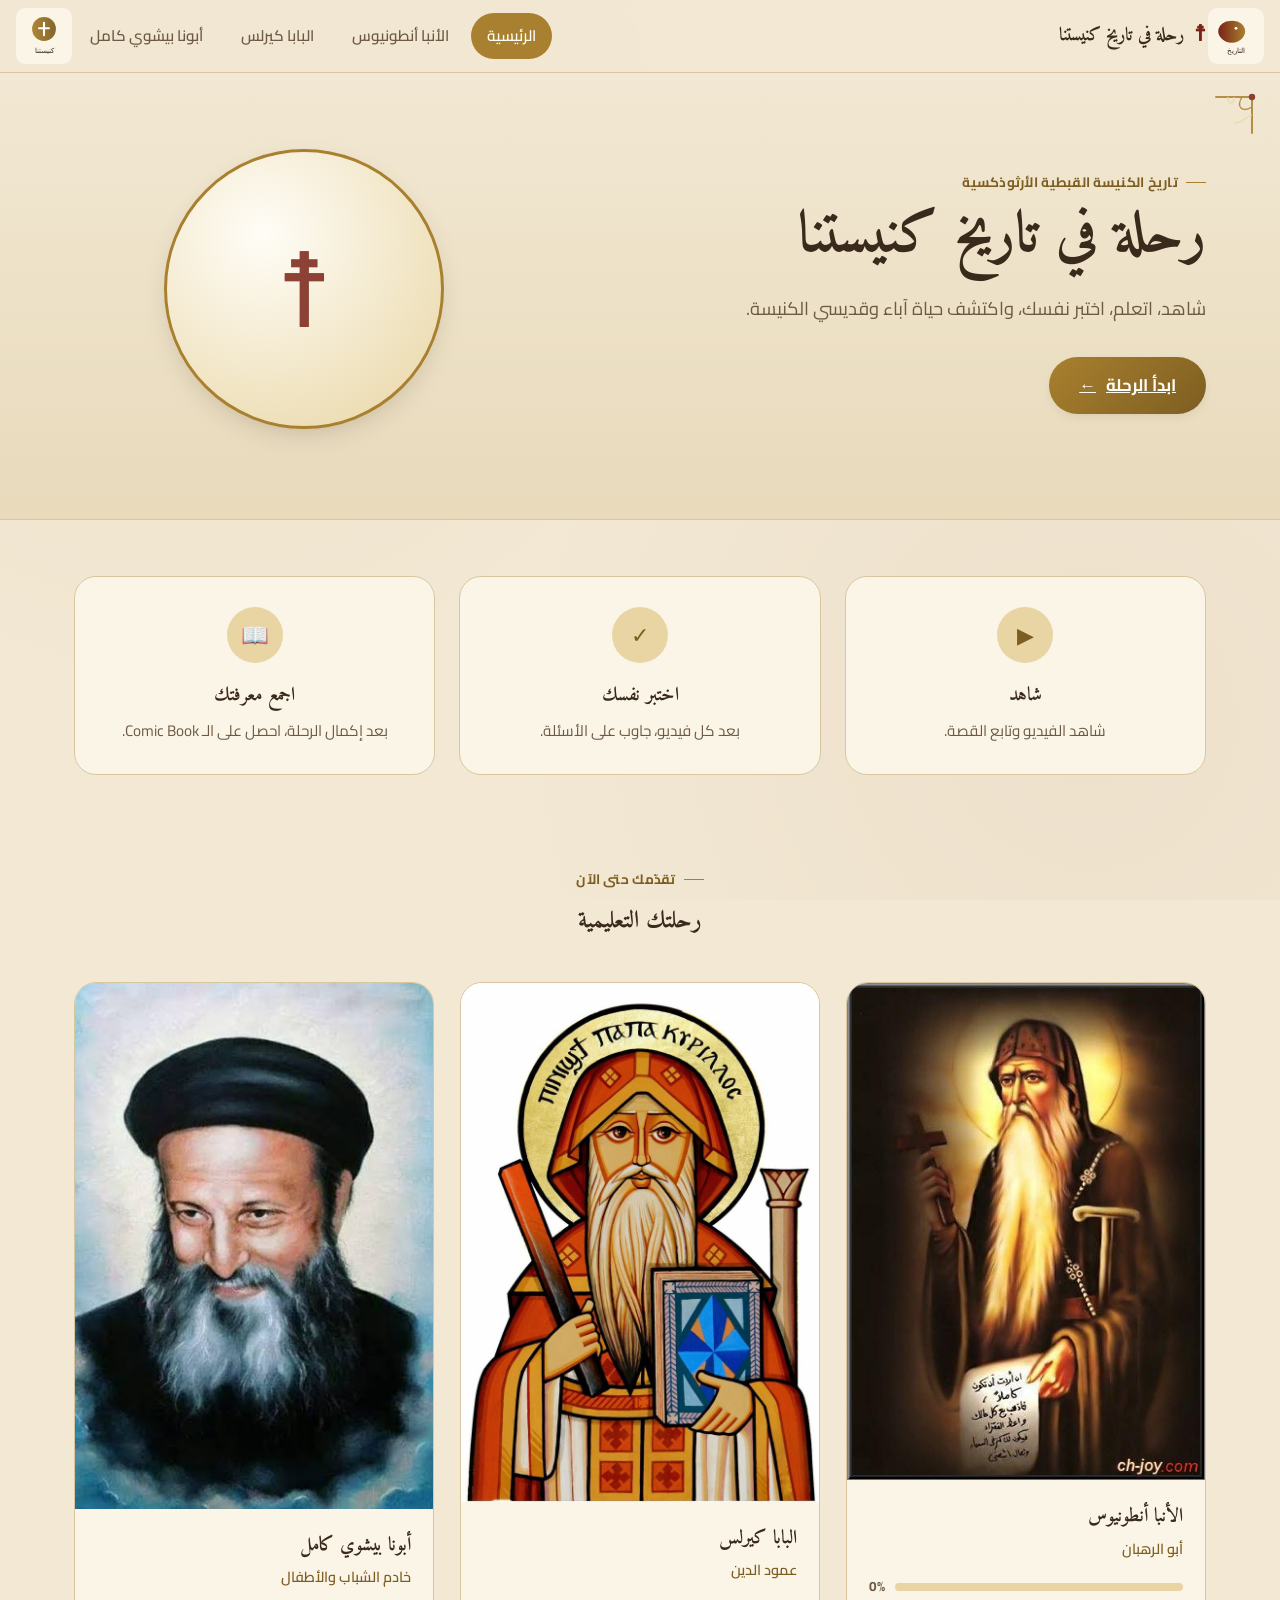
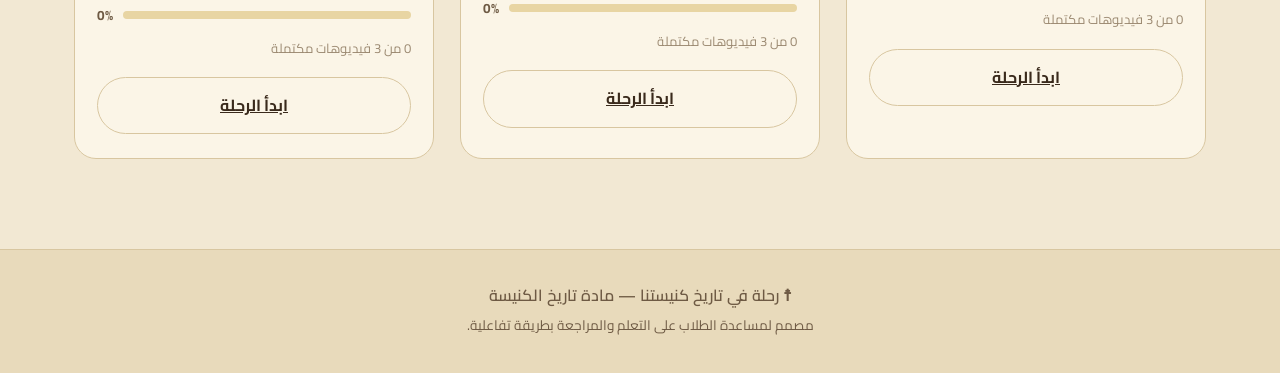
==== index.html @ 9998eee1 "this is the all project , i just need to add questions" ====
<!DOCTYPE html>
<html lang="ar" dir="rtl">
<head>
  <meta charset="UTF-8" />
  <meta name="viewport" content="width=device-width, initial-scale=1.0" />
  <title>رحلة في تاريخ كنيستنا</title>
  <meta name="description" content="موقع تعليمي تفاعلي عن تاريخ الكنيسة وحياة آباء وقديسي الكنيسة القبطية الأرثوذكسية" />

  <link rel="preconnect" href="https://fonts.googleapis.com" />
  <link rel="preconnect" href="https://fonts.gstatic.com" crossorigin />
  <link
    href="https://fonts.googleapis.com/css2?family=Amiri:ital,wght@0,400;0,700;1,400&family=Cairo:wght@400;500;600;700;800&display=swap"
    rel="stylesheet"
  />
  <link rel="stylesheet" href="css/styles.css" />
</head>
<body>

  <!-- ============ NAVBAR ============ -->
  <header class="navbar">
    <div class="navbar__inner container">
      <a href="index.html" class="navbar__brand">
        <span class="navbar__brand-mark" aria-hidden="true">☨</span>
        <span>رحلة في تاريخ كنيستنا</span>
      </a>

      <nav class="navbar__links navbar__links--desktop" aria-label="التنقل الرئيسي">
        <a href="index.html" class="navbar__link is-active">الرئيسية</a>
        <a href="saint.html?id=antonios" class="navbar__link">الأنبا أنطونيوس</a>
        <a href="saint.html?id=kyrillos" class="navbar__link">البابا كيرلس</a>
        <a href="saint.html?id=bishoyKamel" class="navbar__link">أبونا بيشوي كامل</a>
      </nav>

      <button class="navbar__toggle" aria-expanded="false" aria-controls="mobile-menu" aria-label="فتح القائمة">
        <span class="navbar__burger"></span>
      </button>
    </div>

    <nav id="mobile-menu" class="navbar__links navbar__links--mobile" aria-label="قائمة الجوال">
      <a href="index.html" class="navbar__link is-active">الرئيسية</a>
      <a href="saint.html?id=antonios" class="navbar__link">الأنبا أنطونيوس</a>
      <a href="saint.html?id=kyrillos" class="navbar__link">البابا كيرلس</a>
      <a href="saint.html?id=bishoyKamel" class="navbar__link">أبونا بيشوي كامل</a>
    </nav>
    
    <!-- Page logos: left and right -->
    <img src="assets/images/logo-right.svg" alt="شعار يمين" class="page-logo page-logo--right" />
    <img src="assets/images/logo-left.svg" alt="شعار يسار" class="page-logo page-logo--left" />
  </header>

  <!-- ============ HERO ============ -->
  <section class="hero">
    <svg class="hero__ornament" width="86" height="86" viewBox="0 0 86 86" fill="none" aria-hidden="true">
      <path d="M4 4 C 30 4, 40 4, 40 4 M4 4 C 4 30, 4 40, 4 40" stroke="var(--color-gold)" stroke-width="2" stroke-linecap="round" />
      <circle cx="4" cy="4" r="3.2" fill="var(--color-red)" />
      <path d="M14 4 C 20 14, 14 20, 4 14" stroke="var(--color-gold)" stroke-width="1.4" fill="none" />
      <path d="M4 22 C 12 24, 12 30, 22 30" stroke="var(--color-gold-pale)" stroke-width="1.2" fill="none" />
      <path d="M28 4 C 28 12, 22 12, 22 4" stroke="var(--color-gold-pale)" stroke-width="1.2" fill="none" />
    </svg>

    <div class="container hero__inner">
      <div class="hero__content animate-slide-up">
        <p class="eyebrow">تاريخ الكنيسة القبطية الأرثوذكسية</p>
        <h1 class="hero__title">رحلة في تاريخ كنيستنا</h1>
        <p class="hero__subtitle">شاهد، اتعلم، اختبر نفسك، واكتشف حياة آباء وقديسي الكنيسة.</p>
        <a href="#journey" class="btn btn-primary hero__cta">
          ابدأ الرحلة
          <span aria-hidden="true">←</span>
        </a>
      </div>

      <div class="hero__illustration animate-fade-in" aria-hidden="true">
        <div class="hero__illustration-frame">
          <span class="hero__cross">☨</span>
        </div>
      </div>
    </div>
  </section>

  <!-- ============ HOW IT WORKS ============ -->
  <section class="how" aria-label="طريقة استخدام الموقع">
    <div class="container how__grid">
      <div class="how__step animate-slide-up" style="animation-delay: 0s">
        <span class="how__icon" aria-hidden="true">▶</span>
        <h3 class="how__title">شاهد</h3>
        <p class="how__text">شاهد الفيديو وتابع القصة.</p>
      </div>
      <div class="how__step animate-slide-up" style="animation-delay: 0.08s">
        <span class="how__icon" aria-hidden="true">✓</span>
        <h3 class="how__title">اختبر نفسك</h3>
        <p class="how__text">بعد كل فيديو، جاوب على الأسئلة.</p>
      </div>
      <div class="how__step animate-slide-up" style="animation-delay: 0.16s">
        <span class="how__icon" aria-hidden="true">📖</span>
        <h3 class="how__title">اجمع معرفتك</h3>
        <p class="how__text">بعد إكمال الرحلة، احصل على الـ Comic Book.</p>
      </div>
    </div>
  </section>

  <!-- ============ JOURNEY DASHBOARD ============ -->
  <section id="journey" class="dashboard">
    <div class="container">
      <div class="dashboard__header">
        <p class="eyebrow">تقدّمك حتى الآن</p>
        <h2>رحلتك التعليمية</h2>
      </div>

      <!-- Cards are injected here by js/home.js, reading js/data.js + saved progress -->
      <div class="dashboard__grid" id="dashboard-grid"></div>
    </div>
  </section>

  <!-- ============ FOOTER ============ -->
  <footer class="site-footer">
    <div class="container site-footer__inner">
      <p>☨ رحلة في تاريخ كنيستنا — مادة تاريخ الكنيسة</p>
      <p class="site-footer__muted">مصمم لمساعدة الطلاب على التعلم والمراجعة بطريقة تفاعلية.</p>
    </div>
  </footer>

  <script src="js/data.js"></script>
  <script src="js/progress.js"></script>
  <script src="js/navbar.js"></script>
  <script src="js/home.js"></script>
</body>
</html>
---- css/styles.css ----
/* =========================================================
   DESIGN TOKENS
   Visual identity: "illuminated manuscript meets modern classroom"
   Palette drawn from aged parchment, walnut ink, antique gold leaf,
   and a single deep Coptic red used only as a spark, not a base.
   ========================================================= */
:root {
  --color-parchment: #f2e8d3;
  --color-parchment-deep: #e8dabb;
  --color-card: #fbf5e7;
  --color-card-raised: #fffdf7;
  --color-ink: #3a2a1c;
  --color-ink-soft: #6e5a44;
  --color-ink-faint: #9c8a72;
  --color-gold: #a9802f;
  --color-gold-deep: #7d5e21;
  --color-gold-pale: #e8d5a3;
  --color-red: #7a2318;
  --color-red-soft: #f3ddd6;
  --color-success: #3f6b4a;
  --color-success-soft: #dbe8dc;
  --color-line: #d8c6a0;

  --font-display: "Amiri", "Traditional Arabic", serif;
  --font-body: "Cairo", "Segoe UI", Tahoma, sans-serif;

  --radius-sm: 8px;
  --radius-md: 14px;
  --radius-lg: 22px;
  --shadow-card: 0 10px 30px -12px rgba(58, 42, 28, 0.28);
  --shadow-soft: 0 4px 14px -6px rgba(58, 42, 28, 0.18);
  --max-width: 1180px;
}

* { box-sizing: border-box; }
html { scroll-behavior: smooth; }

body {
  margin: 0;
  direction: rtl;
  background: var(--color-parchment);
  color: var(--color-ink);
  font-family: var(--font-body);
  line-height: 1.7;
  -webkit-font-smoothing: antialiased;
  background-image:
    radial-gradient(circle at 15% 20%, rgba(169, 128, 47, 0.05), transparent 40%),
    radial-gradient(circle at 85% 80%, rgba(122, 35, 24, 0.04), transparent 45%);
  background-attachment: fixed;
}

h1, h2, h3, h4 {
  font-family: var(--font-display);
  font-weight: 700;
  color: var(--color-ink);
  margin: 0 0 0.5em;
}

p { margin: 0 0 1em; color: var(--color-ink-soft); }
a { color: var(--color-gold-deep); }
img, video { max-width: 100%; display: block; }
button { font-family: var(--font-body); cursor: pointer; }

.container {
  max-width: var(--max-width);
  margin: 0 auto;
  padding: 0 24px;
}

:focus-visible {
  outline: 3px solid var(--color-gold);
  outline-offset: 3px;
  border-radius: 4px;
}

.sr-only {
  position: absolute;
  width: 1px; height: 1px;
  padding: 0; margin: -1px;
  overflow: hidden;
  clip: rect(0, 0, 0, 0);
  white-space: nowrap;
  border: 0;
}

/* Buttons ------------------------------------------------- */
.btn {
  display: inline-flex;
  align-items: center;
  justify-content: center;
  gap: 10px;
  font-size: 1rem;
  font-weight: 700;
  font-family: var(--font-body);
  padding: 14px 30px;
  border-radius: 999px;
  border: none;
  transition: transform 0.18s ease, box-shadow 0.18s ease, background 0.18s ease;
}
.btn:active { transform: translateY(1px) scale(0.99); }
.btn-primary {
  background: linear-gradient(135deg, var(--color-gold) 0%, var(--color-gold-deep) 100%);
  color: var(--color-card-raised);
  box-shadow: var(--shadow-soft);
}
.btn-primary:hover {
  box-shadow: 0 10px 22px -8px rgba(125, 94, 33, 0.55);
  transform: translateY(-2px);
}
.btn-secondary {
  background: transparent;
  color: var(--color-ink);
  border: 1.5px solid var(--color-line);
}
.btn-secondary:hover { border-color: var(--color-gold); color: var(--color-gold-deep); }
.btn:disabled { opacity: 0.5; cursor: not-allowed; transform: none; box-shadow: none; }

.eyebrow {
  display: inline-flex;
  align-items: center;
  gap: 8px;
  font-size: 0.85rem;
  font-weight: 700;
  color: var(--color-gold-deep);
  letter-spacing: 0.02em;
  margin-bottom: 10px;
}
.eyebrow::before {
  content: "";
  width: 20px; height: 1.5px;
  background: var(--color-gold);
  display: inline-block;
}

/* Animations ------------------------------------------------ */
@keyframes fadeIn { from { opacity: 0; } to { opacity: 1; } }
@keyframes slideUp { from { opacity: 0; transform: translateY(18px); } to { opacity: 1; transform: translateY(0); } }
.animate-fade-in { animation: fadeIn 0.5s ease both; }
.animate-slide-up { animation: slideUp 0.55s cubic-bezier(0.22, 1, 0.36, 1) both; }

@media (prefers-reduced-motion: reduce) {
  *, *::before, *::after {
    animation-duration: 0.01ms !important;
    animation-iteration-count: 1 !important;
    transition-duration: 0.01ms !important;
    scroll-behavior: auto !important;
  }
}

/* =========================================================
   NAVBAR
   ========================================================= */
.navbar {
  position: sticky;
  top: 0;
  z-index: 50;
  background: rgba(242, 232, 211, 0.92);
  backdrop-filter: blur(10px);
  border-bottom: 1px solid var(--color-line);
}
.navbar__inner {
  display: flex;
  align-items: center;
  justify-content: space-between;
  height: 72px;
}
.navbar__brand {
  display: flex;
  align-items: center;
  gap: 10px;
  font-family: var(--font-display);
  font-weight: 700;
  font-size: 1.15rem;
  color: var(--color-ink);
  text-decoration: none;
}
.navbar__brand-mark { color: var(--color-red); font-size: 1.4rem; }
.navbar__links--desktop { display: flex; gap: 6px; }
.navbar__link {
  padding: 10px 16px;
  border-radius: 999px;
  color: var(--color-ink-soft);
  text-decoration: none;
  font-weight: 600;
  font-size: 0.95rem;
  transition: background 0.15s ease, color 0.15s ease;
}
.navbar__link:hover { background: var(--color-gold-pale); color: var(--color-ink); }
.navbar__link.is-active { background: var(--color-gold); color: var(--color-card-raised); }
.navbar__toggle { display: none; background: none; border: none; width: 44px; height: 44px; }
.navbar__burger, .navbar__burger::before, .navbar__burger::after {
  display: block; width: 24px; height: 2px;
  background: var(--color-ink); border-radius: 2px;
  transition: transform 0.2s ease, opacity 0.2s ease;
  position: relative; margin: 0 auto;
}
.navbar__burger::before, .navbar__burger::after { content: ""; position: absolute; }
.navbar__burger::before { top: -7px; }
.navbar__burger::after { top: 7px; }
.navbar__burger.is-open { background: transparent; }
.navbar__burger.is-open::before { transform: rotate(45deg); top: 0; }
.navbar__burger.is-open::after { transform: rotate(-45deg); top: 0; }
.navbar__links--mobile {
  display: none;
  flex-direction: column;
  padding: 10px 20px 20px;
  gap: 4px;
  border-top: 1px solid var(--color-line);
}
.navbar__links--mobile.is-open { display: flex; }
@media (max-width: 860px) {
  .navbar__links--desktop { display: none; }
  .navbar__toggle { display: block; }
}

/* =========================================================
   HERO
   ========================================================= */
.hero {
  position: relative;
  overflow: hidden;
  padding: 76px 0 90px;
  background: linear-gradient(180deg, var(--color-parchment) 0%, var(--color-parchment-deep) 100%);
  border-bottom: 1px solid var(--color-line);
}
.hero__ornament { position: absolute; top: 20px; right: 24px; transform: scaleX(-1); opacity: 0.85; }
.hero__inner { display: grid; grid-template-columns: 1.15fr 0.85fr; align-items: center; gap: 48px; }
.hero__title { font-size: clamp(2.4rem, 4.5vw, 3.6rem); line-height: 1.15; margin-bottom: 0.4em; }
.hero__subtitle { font-size: 1.15rem; max-width: 46ch; margin-bottom: 1.8em; }
.hero__cta { font-size: 1.05rem; }
.hero__illustration { display: flex; justify-content: center; }
.hero__illustration-frame {
  width: 280px; height: 280px; border-radius: 50%;
  background: radial-gradient(circle at 35% 30%, var(--color-card-raised), var(--color-gold-pale));
  border: 3px solid var(--color-gold);
  box-shadow: var(--shadow-card);
  display: flex; align-items: center; justify-content: center;
}
.hero__cross { font-size: 6.5rem; color: var(--color-red); opacity: 0.85; }
@media (max-width: 860px) {
  .hero__inner { grid-template-columns: 1fr; text-align: center; }
  .hero__subtitle { margin-inline: auto; }
  .hero__illustration { order: -1; }
  .hero__illustration-frame { width: 200px; height: 200px; }
  .hero__cross { font-size: 4.5rem; }
  .hero__ornament { display: none; }
}

/* =========================================================
   HOW IT WORKS
   ========================================================= */
.how { padding: 56px 0; }
.how__grid { display: grid; grid-template-columns: repeat(3, 1fr); gap: 24px; }
.how__step {
  background: var(--color-card);
  border: 1px solid var(--color-line);
  border-radius: var(--radius-lg);
  padding: 30px 26px;
  text-align: center;
}
.how__icon {
  display: inline-flex; align-items: center; justify-content: center;
  width: 56px; height: 56px; border-radius: 50%;
  background: var(--color-gold-pale); color: var(--color-gold-deep);
  font-size: 1.4rem; margin-bottom: 16px;
}
.how__title { font-size: 1.2rem; margin-bottom: 0.35em; }
.how__text { margin: 0; font-size: 0.95rem; }
@media (max-width: 760px) { .how__grid { grid-template-columns: 1fr; } }

/* =========================================================
   PROGRESS BAR
   ========================================================= */
.progress-bar { display: flex; align-items: center; gap: 10px; }
.progress-bar__track { flex: 1; height: 8px; border-radius: 999px; background: var(--color-gold-pale); overflow: hidden; }
.progress-bar__fill {
  height: 100%; border-radius: 999px;
  background: linear-gradient(90deg, var(--color-gold) 0%, var(--color-gold-deep) 100%);
  transition: width 0.6s cubic-bezier(0.22, 1, 0.36, 1);
}
.progress-bar__label { font-size: 0.85rem; font-weight: 700; color: var(--color-ink-soft); white-space: nowrap; }

/* =========================================================
   DASHBOARD + SAINT CARD
   ========================================================= */
.dashboard { padding: 30px 0 90px; }
.dashboard__header { text-align: center; max-width: 560px; margin: 0 auto 40px; }
.dashboard__grid { display: grid; grid-template-columns: repeat(3, 1fr); gap: 26px; }
@media (max-width: 980px) { .dashboard__grid { grid-template-columns: repeat(2, 1fr); } }
@media (max-width: 640px) { .dashboard__grid { grid-template-columns: 1fr; } }

.saint-card {
  background: var(--color-card);
  border: 1px solid var(--color-line);
  border-radius: var(--radius-lg);
  overflow: hidden;
  transition: transform 0.2s ease, box-shadow 0.2s ease;
  display: flex; flex-direction: column;
}
.saint-card:hover { transform: translateY(-6px); box-shadow: var(--shadow-card); }
.saint-card__image-wrap { position: relative; aspect-ratio: 4 / 3; background: var(--color-gold-pale); }
.saint-card__image { width: 100%; height: 100%; object-fit: cover; }
.saint-card__image-fallback {
  display: none; position: absolute; inset: 0;
  align-items: center; justify-content: center;
  font-size: 3rem; color: var(--color-gold-deep);
}
.saint-card__badge {
  position: absolute; top: 12px; left: 12px;
  background: var(--color-success); color: #fff;
  font-size: 0.78rem; font-weight: 700;
  padding: 5px 12px; border-radius: 999px;
}
.saint-card__body { padding: 20px 22px 24px; display: flex; flex-direction: column; gap: 10px; }
.saint-card__name { font-size: 1.2rem; margin: 0; }
.saint-card__title { margin: -6px 0 4px; font-size: 0.9rem; color: var(--color-gold-deep); font-weight: 600; }
.saint-card__meta { margin: 0; font-size: 0.82rem; color: var(--color-ink-faint); }
.saint-card__cta { margin-top: 8px; width: 100%; }

/* =========================================================
   FOOTER
   ========================================================= */
.site-footer { border-top: 1px solid var(--color-line); padding: 32px 0; text-align: center; background: var(--color-parchment-deep); }
.site-footer__inner p { margin: 0 0 4px; font-weight: 600; color: var(--color-ink-soft); }
.site-footer__muted { font-size: 0.85rem; color: var(--color-ink-faint); font-weight: 400 !important; }

/* =========================================================
   SAINT PAGE HEADER
   ========================================================= */
.saint-header {
  position: relative;
  overflow: hidden;
  background: linear-gradient(180deg, var(--color-parchment-deep) 0%, var(--color-parchment) 100%);
  border-bottom: 1px solid var(--color-line);
  padding: 30px 0 40px;
}
.saint-header__ornament { position: absolute; top: 14px; right: 20px; transform: scaleX(-1); opacity: 0.8; }
.saint-header__back { display: inline-block; color: var(--color-ink-soft); text-decoration: none; font-weight: 600; font-size: 0.9rem; margin-bottom: 20px; }
.saint-header__back:hover { color: var(--color-gold-deep); }
.saint-header__content { display: flex; align-items: center; gap: 26px; margin-bottom: 26px; }
.saint-header__portrait {
  position: relative; width: 110px; height: 110px; border-radius: 50%;
  overflow: hidden; border: 3px solid var(--color-gold); flex-shrink: 0;
  box-shadow: var(--shadow-soft);
}
.saint-header__portrait img { width: 100%; height: 100%; object-fit: cover; }
.saint-header__portrait-fallback {
  display: none; position: absolute; inset: 0;
  align-items: center; justify-content: center;
  font-size: 2.4rem; color: var(--color-gold-deep); background: var(--color-gold-pale);
}
.saint-header__name { font-size: clamp(1.5rem, 3vw, 2.1rem); margin-bottom: 0.25em; }
.saint-header__description { margin: 0; max-width: 62ch; }
.saint-header__progress { max-width: 460px; }
.saint-header__progress-label { display: block; font-weight: 700; font-size: 0.9rem; color: var(--color-gold-deep); margin-bottom: 8px; }

.saint-main { padding: 40px 0 90px; max-width: 760px; }
.saint-notice {
  background: var(--color-gold-pale); color: var(--color-ink);
  border-radius: var(--radius-md); padding: 12px 18px;
  font-size: 0.9rem; font-weight: 600; margin-bottom: 22px;
}
.saint-notice--warning { background: var(--color-red-soft); color: var(--color-red); }

.saint-steps { display: flex; gap: 10px; list-style: none; margin: 0 0 26px; padding: 0; }
.saint-steps__item { flex: 1; display: flex; flex-direction: column; align-items: center; gap: 8px; text-align: center; opacity: 0.55; }
.saint-steps__item.is-current, .saint-steps__item.is-done { opacity: 1; }
.saint-steps__dot {
  width: 32px; height: 32px; border-radius: 50%;
  display: flex; align-items: center; justify-content: center;
  font-weight: 700; font-size: 0.9rem;
  background: var(--color-gold-pale); color: var(--color-gold-deep);
}
.saint-steps__item.is-current .saint-steps__dot { background: var(--color-gold); color: var(--color-card-raised); }
.saint-steps__item.is-done .saint-steps__dot { background: var(--color-success); color: #fff; }
.saint-steps__label { font-size: 0.78rem; font-weight: 600; color: var(--color-ink-soft); display: none; }
.saint-flow__quiz-cta { display: block; margin: 24px auto 0; }
@media (min-width: 640px) { .saint-steps__label { display: block; } }
@media (max-width: 560px) {
  .saint-header__content { flex-direction: column; text-align: center; }
  .saint-header__progress { margin: 0 auto; }
}

/* =========================================================
   VIDEO PLAYER
   ========================================================= */
.video-player { background: var(--color-card); border: 1px solid var(--color-line); border-radius: var(--radius-lg); overflow: hidden; box-shadow: var(--shadow-soft); }
.video-player__frame { aspect-ratio: 16 / 9; background: #1c140c; display: flex; align-items: center; justify-content: center; }
.video-player__video { width: 100%; height: 100%; object-fit: contain; background: #000; }
.video-player__error { color: #f2e8d3; text-align: center; padding: 24px; }
.video-player__error-icon { font-size: 2rem; color: var(--color-red); display: block; margin-bottom: 10px; }
.video-player__error-hint { font-size: 0.8rem; opacity: 0.75; word-break: break-all; }
.video-player__info { padding: 22px 26px 26px; }
.video-player__title { font-size: 1.3rem; margin-bottom: 0.3em; }
.video-player__description { margin-bottom: 0; }
.video-player__hint { margin: 12px 0 0; font-size: 0.85rem; color: var(--color-gold-deep); font-weight: 600; }

/* =========================================================
   QUIZ + QUESTION
   ========================================================= */
.quiz { background: var(--color-card); border: 1px solid var(--color-line); border-radius: var(--radius-lg); padding: 28px 30px 32px; box-shadow: var(--shadow-soft); }
.quiz--empty { text-align: center; color: var(--color-ink-faint); }
.quiz__progress { display: flex; align-items: center; justify-content: space-between; margin-bottom: 20px; font-size: 0.85rem; font-weight: 700; color: var(--color-ink-soft); }
.quiz__dots { display: flex; gap: 6px; }
.quiz__dot { width: 8px; height: 8px; border-radius: 50%; background: var(--color-gold-pale); }
.quiz__dot.is-filled { background: var(--color-gold); }
.quiz__next { margin-top: 22px; width: 100%; }
.quiz__summary { text-align: center; padding: 20px 10px; }
.quiz__summary-title { font-size: 1.6rem; margin-bottom: 0.2em; }
.quiz__summary-score { font-size: 2rem; font-weight: 800; color: var(--color-gold-deep); margin-bottom: 0.2em; }
.quiz__summary-sub { margin-bottom: 22px; color: var(--color-ink-soft); }

.question { padding: 4px 0; }
.question__text { font-size: 1.15rem; font-weight: 700; color: var(--color-ink); margin-bottom: 18px; }
.question__options { display: flex; flex-direction: column; gap: 12px; }
.question__option {
  display: flex; align-items: center; gap: 10px; text-align: right;
  padding: 14px 18px; border: 1.5px solid var(--color-line); border-radius: var(--radius-md);
  background: var(--color-card-raised); font-size: 1rem; color: var(--color-ink);
  transition: border-color 0.15s ease, background 0.15s ease, transform 0.1s ease;
}
.question__option--idle:hover { border-color: var(--color-gold); background: var(--color-gold-pale); }
.question__option--idle:active { transform: scale(0.99); }
.question__option-marker { font-weight: 800; width: 18px; flex-shrink: 0; }
.question__option--correct { border-color: var(--color-success); background: var(--color-success-soft); color: var(--color-success); font-weight: 700; }
.question__option--wrong { border-color: var(--color-red); background: var(--color-red-soft); color: var(--color-red); font-weight: 700; }
.question__option--disabled { opacity: 0.55; }
.question__option:disabled { cursor: not-allowed; }
.question__feedback { margin-top: 18px; padding: 16px 20px; border-radius: var(--radius-md); font-weight: 600; }
.question__feedback p { margin: 0 0 4px; color: inherit; }
.question__feedback p:last-child { margin-bottom: 0; }
.question__feedback--correct { background: var(--color-success-soft); color: var(--color-success); }
.question__feedback--wrong { background: var(--color-red-soft); color: var(--color-red); }

/* =========================================================
   COMPLETION SCREEN
   ========================================================= */
.completion {
  position: relative; text-align: center;
  background: var(--color-card); border: 1px solid var(--color-gold-pale);
  border-radius: var(--radius-lg); padding: 60px 30px; overflow: hidden;
  box-shadow: var(--shadow-card);
}
.completion__ornament { position: absolute; top: 18px; }
.completion__ornament--right { right: 18px; transform: scaleX(-1); }
.completion__ornament--left { left: 18px; }
.completion__emoji { font-size: 3rem; display: block; margin-bottom: 16px; }
.completion__title { font-size: 1.8rem; max-width: 30ch; margin: 0 auto 0.3em; }
.completion__text { margin-bottom: 4px; }
.completion__keepsake { font-weight: 700; color: var(--color-gold-deep); margin-bottom: 28px; }
.completion__download { font-size: 1.05rem; }
.completion__error { margin-top: 16px; font-size: 0.85rem; color: var(--color-red); }
@media (max-width: 600px) {
  .completion { padding: 46px 20px; }
  .completion__ornament { display: none; }
}

/* =========================================================
   PAGE LOGOS (left / right)
   Positioned inside the header so they stay visible with the navbar.
   ========================================================= */
.page-logo {
  position: absolute;
  top: 8px;
  width: 56px;
  height: 56px;
  object-fit: contain;
  z-index: 60;
  pointer-events: none;
}
.page-logo--left { left: 16px; }
.page-logo--right { right: 16px; }

@media (max-width: 860px) {
  .page-logo { width: 44px; height: 44px; top: 10px; }
}
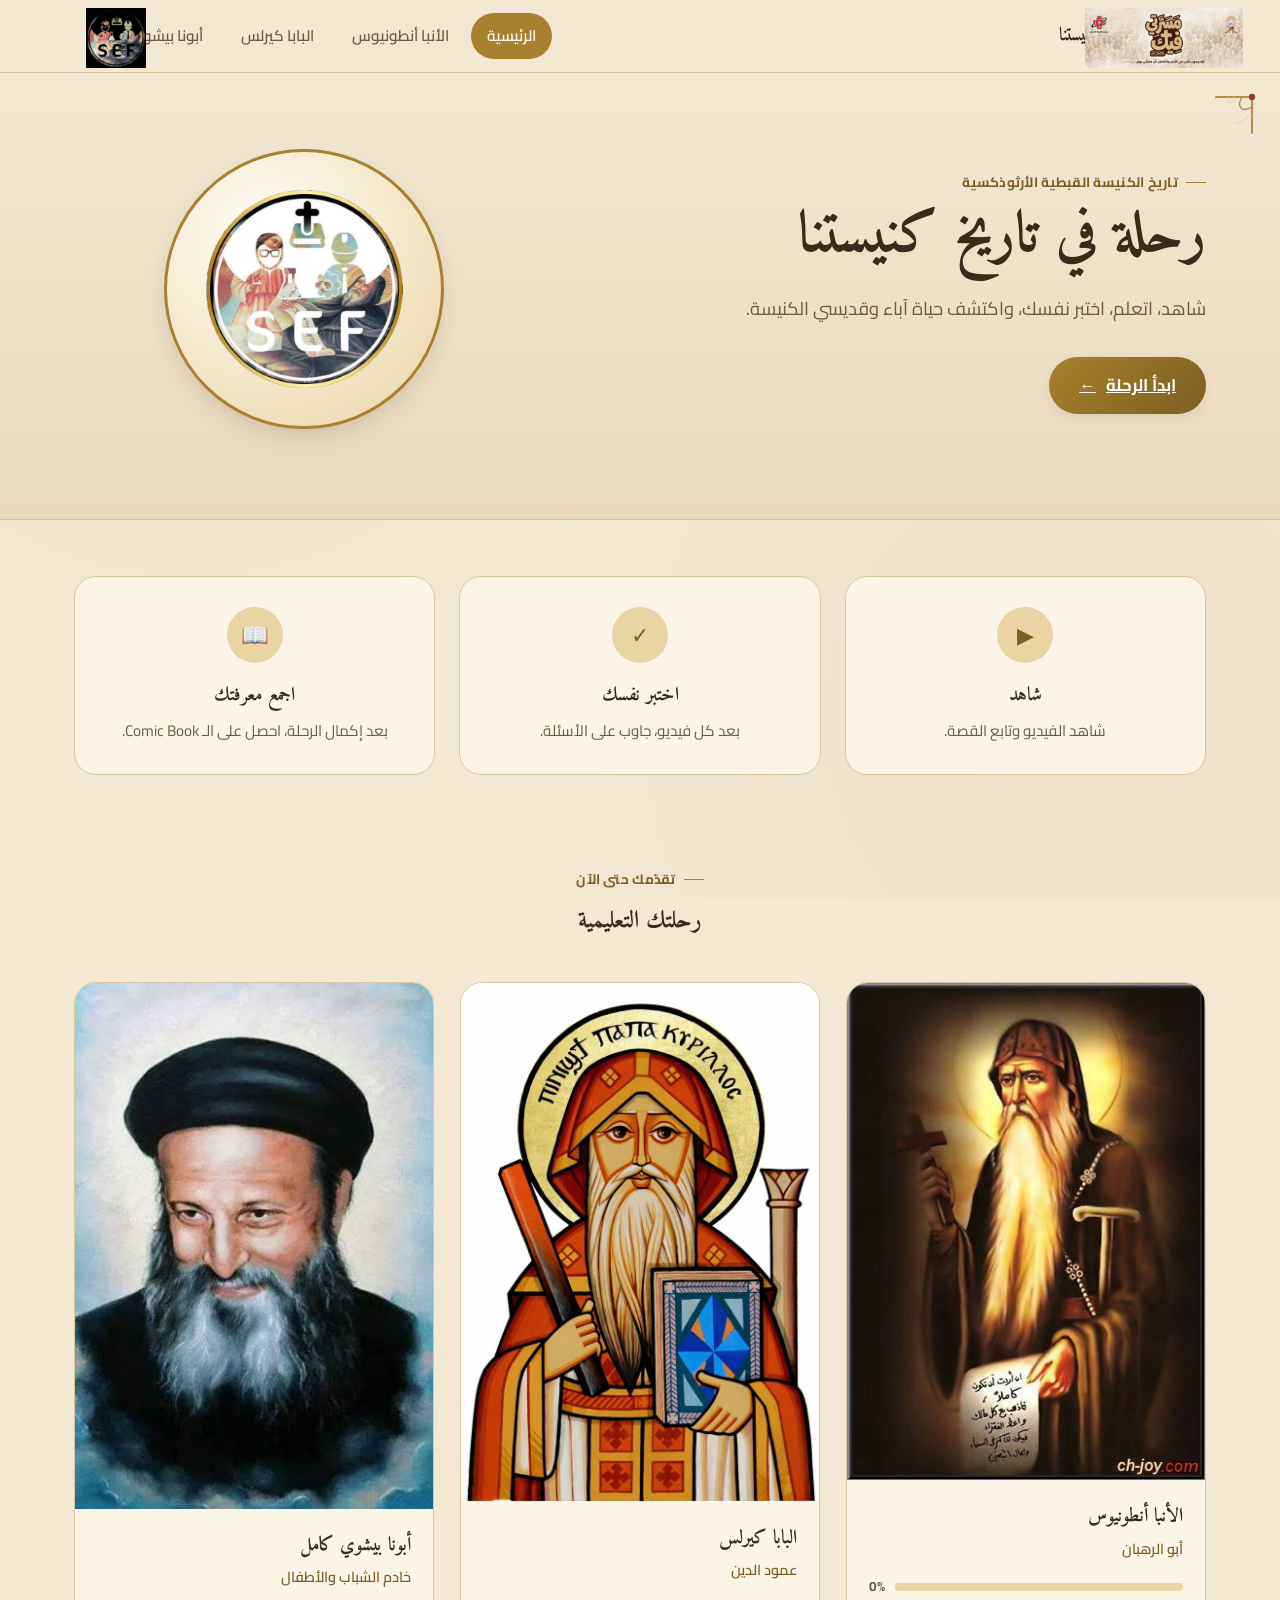
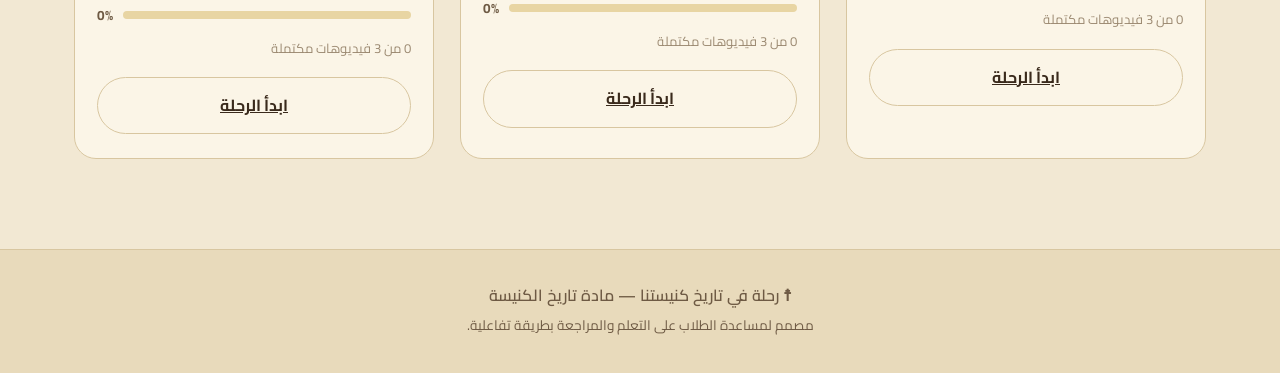
==== commit a3ed88f3: "add logos" ====
--- a/index.html
+++ b/index.html
@@ -44,8 +44,8 @@
     </nav>
     
     <!-- Page logos: left and right -->
-    <img src="assets/images/logo-right.svg" alt="شعار يمين" class="page-logo page-logo--right" />
-    <img src="assets/images/logo-left.svg" alt="شعار يسار" class="page-logo page-logo--left" />
+    <img src="assets/images/masarty fik.svg" alt="شعار يمين" class="page-logo page-logo--right" />
+    <img src="assets/images/SEF.svg" alt="شعار يسار" class="page-logo page-logo--left" />
   </header>
 
   <!-- ============ HERO ============ -->
@@ -71,7 +71,7 @@
 
       <div class="hero__illustration animate-fade-in" aria-hidden="true">
         <div class="hero__illustration-frame">
-          <span class="hero__cross">☨</span>
+          <img class="hero__illustration-image" src="assets/images/MarEffram.png" alt="" />
         </div>
       </div>
     </div>
--- a/css/styles.css
+++ b/css/styles.css
@@ -236,13 +236,13 @@
   box-shadow: var(--shadow-card);
   display: flex; align-items: center; justify-content: center;
 }
-.hero__cross { font-size: 6.5rem; color: var(--color-red); opacity: 0.85; }
+.hero__illustration-image { width: 72%; height: 72%; object-fit: contain; display: block; }
 @media (max-width: 860px) {
   .hero__inner { grid-template-columns: 1fr; text-align: center; }
   .hero__subtitle { margin-inline: auto; }
   .hero__illustration { order: -1; }
   .hero__illustration-frame { width: 200px; height: 200px; }
-  .hero__cross { font-size: 4.5rem; }
+  .hero__illustration-image { width: 76%; height: 76%; }
   .hero__ornament { display: none; }
 }
 
@@ -462,8 +462,8 @@
 .page-logo {
   position: absolute;
   top: 8px;
-  width: 56px;
-  height: 56px;
+  width: 200px;
+  height: 60px;
   object-fit: contain;
   z-index: 60;
   pointer-events: none;
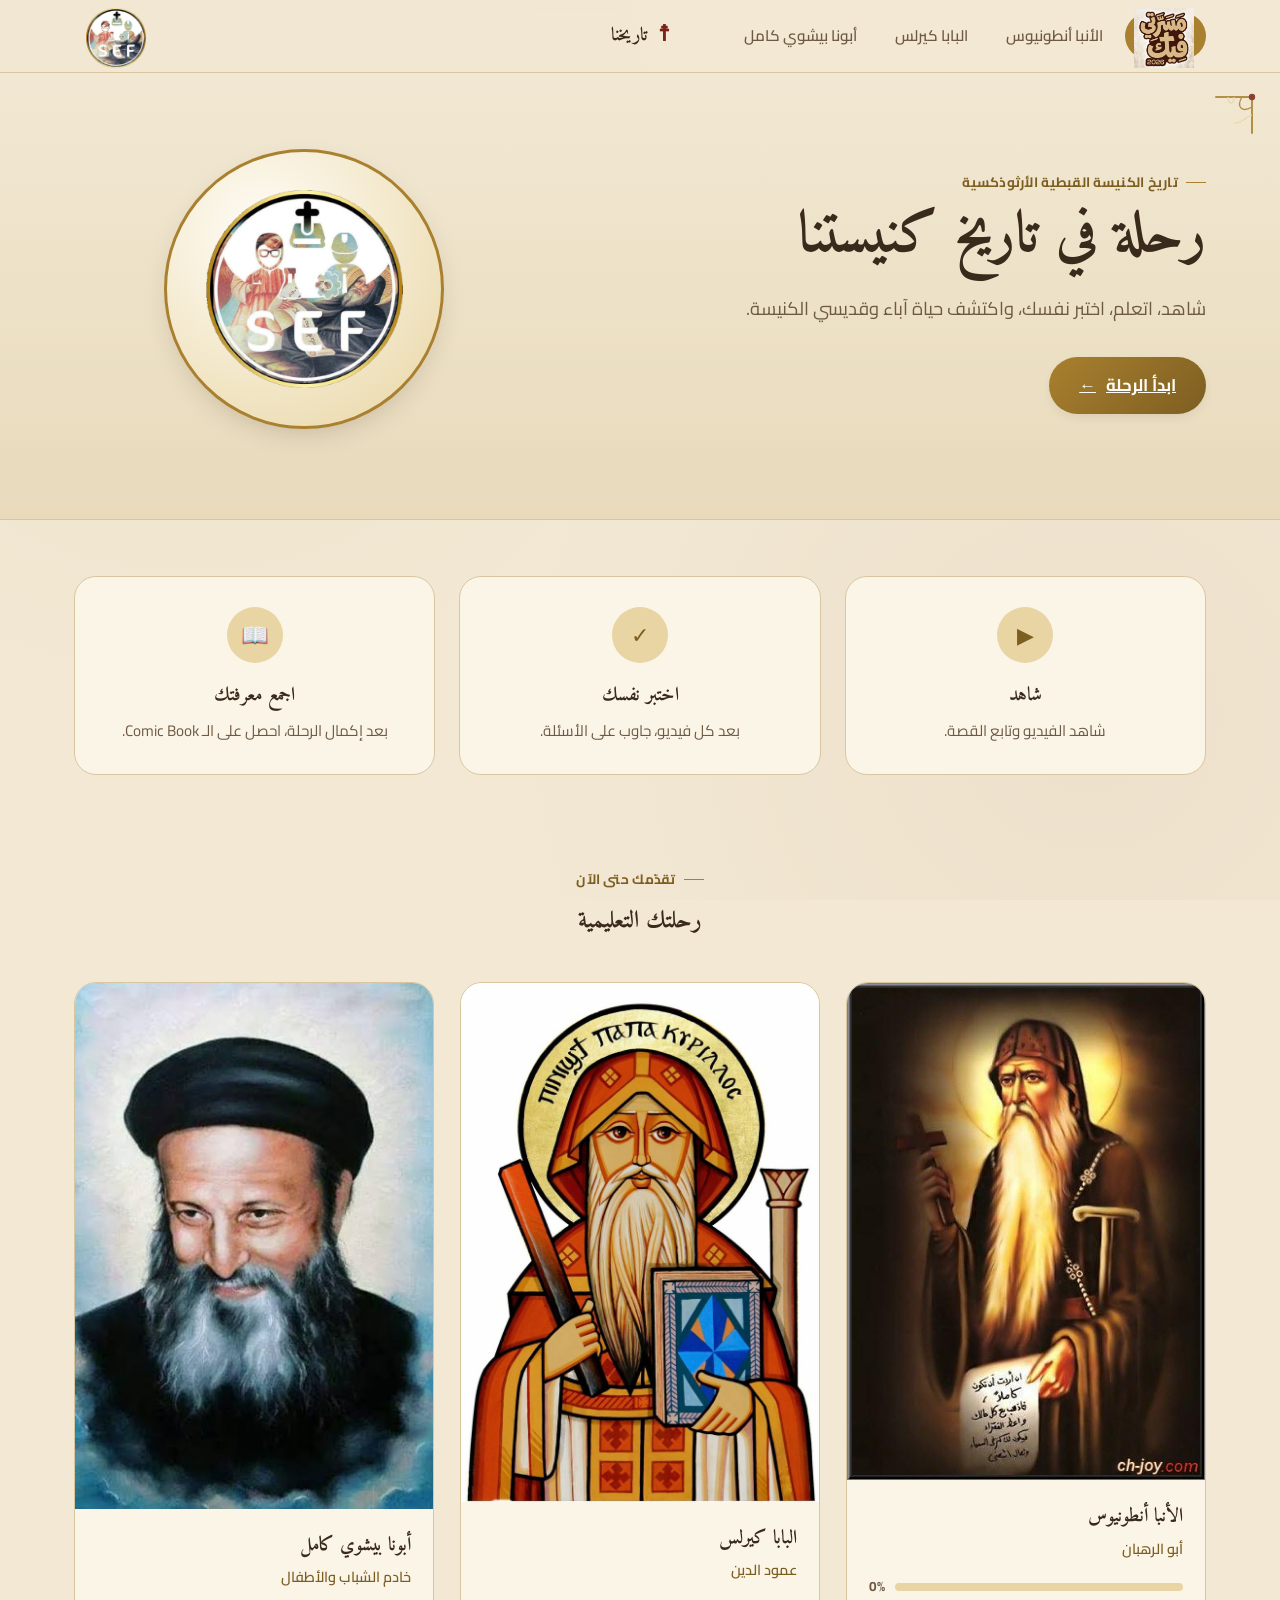
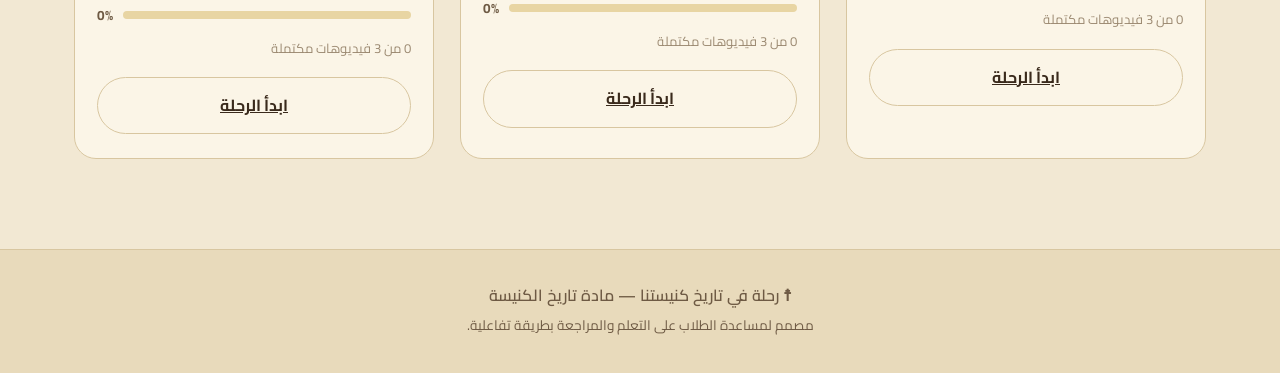
==== commit 732d0cb6: "add some changes" ====
--- a/index.html
+++ b/index.html
@@ -21,7 +21,7 @@
     <div class="navbar__inner container">
       <a href="index.html" class="navbar__brand">
         <span class="navbar__brand-mark" aria-hidden="true">☨</span>
-        <span>رحلة في تاريخ كنيستنا</span>
+        <span>تاريخنا</span>
       </a>
 
       <nav class="navbar__links navbar__links--desktop" aria-label="التنقل الرئيسي">
@@ -44,8 +44,8 @@
     </nav>
     
     <!-- Page logos: left and right -->
-    <img src="assets/images/masarty fik.svg" alt="شعار يمين" class="page-logo page-logo--right" />
-    <img src="assets/images/SEF.svg" alt="شعار يسار" class="page-logo page-logo--left" />
+    <img src="assets/images/masarty fik1.jpeg" alt="شعار يمين" class="page-logo page-logo--right" />
+    <img src="assets/images/MarEffram.png" alt="شعار يسار" class="page-logo page-logo--left" />
   </header>
 
   <!-- ============ HERO ============ -->
--- a/css/styles.css
+++ b/css/styles.css
@@ -159,12 +159,16 @@
   border-bottom: 1px solid var(--color-line);
 }
 .navbar__inner {
+  position: relative;
   display: flex;
   align-items: center;
   justify-content: space-between;
   height: 72px;
 }
 .navbar__brand {
+  position: absolute;
+  left: 50%;
+  transform: translateX(-50%);
   display: flex;
   align-items: center;
   gap: 10px;
@@ -173,6 +177,8 @@
   font-size: 1.15rem;
   color: var(--color-ink);
   text-decoration: none;
+  white-space: nowrap;
+  text-align: center;
 }
 .navbar__brand-mark { color: var(--color-red); font-size: 1.4rem; }
 .navbar__links--desktop { display: flex; gap: 6px; }
@@ -209,6 +215,13 @@
 }
 .navbar__links--mobile.is-open { display: flex; }
 @media (max-width: 860px) {
+  .navbar__brand {
+    font-size: 1.28rem;
+    gap: 8px;
+  }
+  .navbar__brand-mark {
+    font-size: 1.55rem;
+  }
   .navbar__links--desktop { display: none; }
   .navbar__toggle { display: block; }
 }
@@ -394,6 +407,9 @@
 .video-player__title { font-size: 1.3rem; margin-bottom: 0.3em; }
 .video-player__description { margin-bottom: 0; }
 .video-player__hint { margin: 12px 0 0; font-size: 0.85rem; color: var(--color-gold-deep); font-weight: 600; }
+.video-player__actions { display: flex; gap: 12px; flex-wrap: wrap; margin-top: 18px; }
+.video-player__nav { min-width: 140px; }
+.video-player__nav:disabled { opacity: 0.45; cursor: not-allowed; }
 
 /* =========================================================
    QUIZ + QUESTION
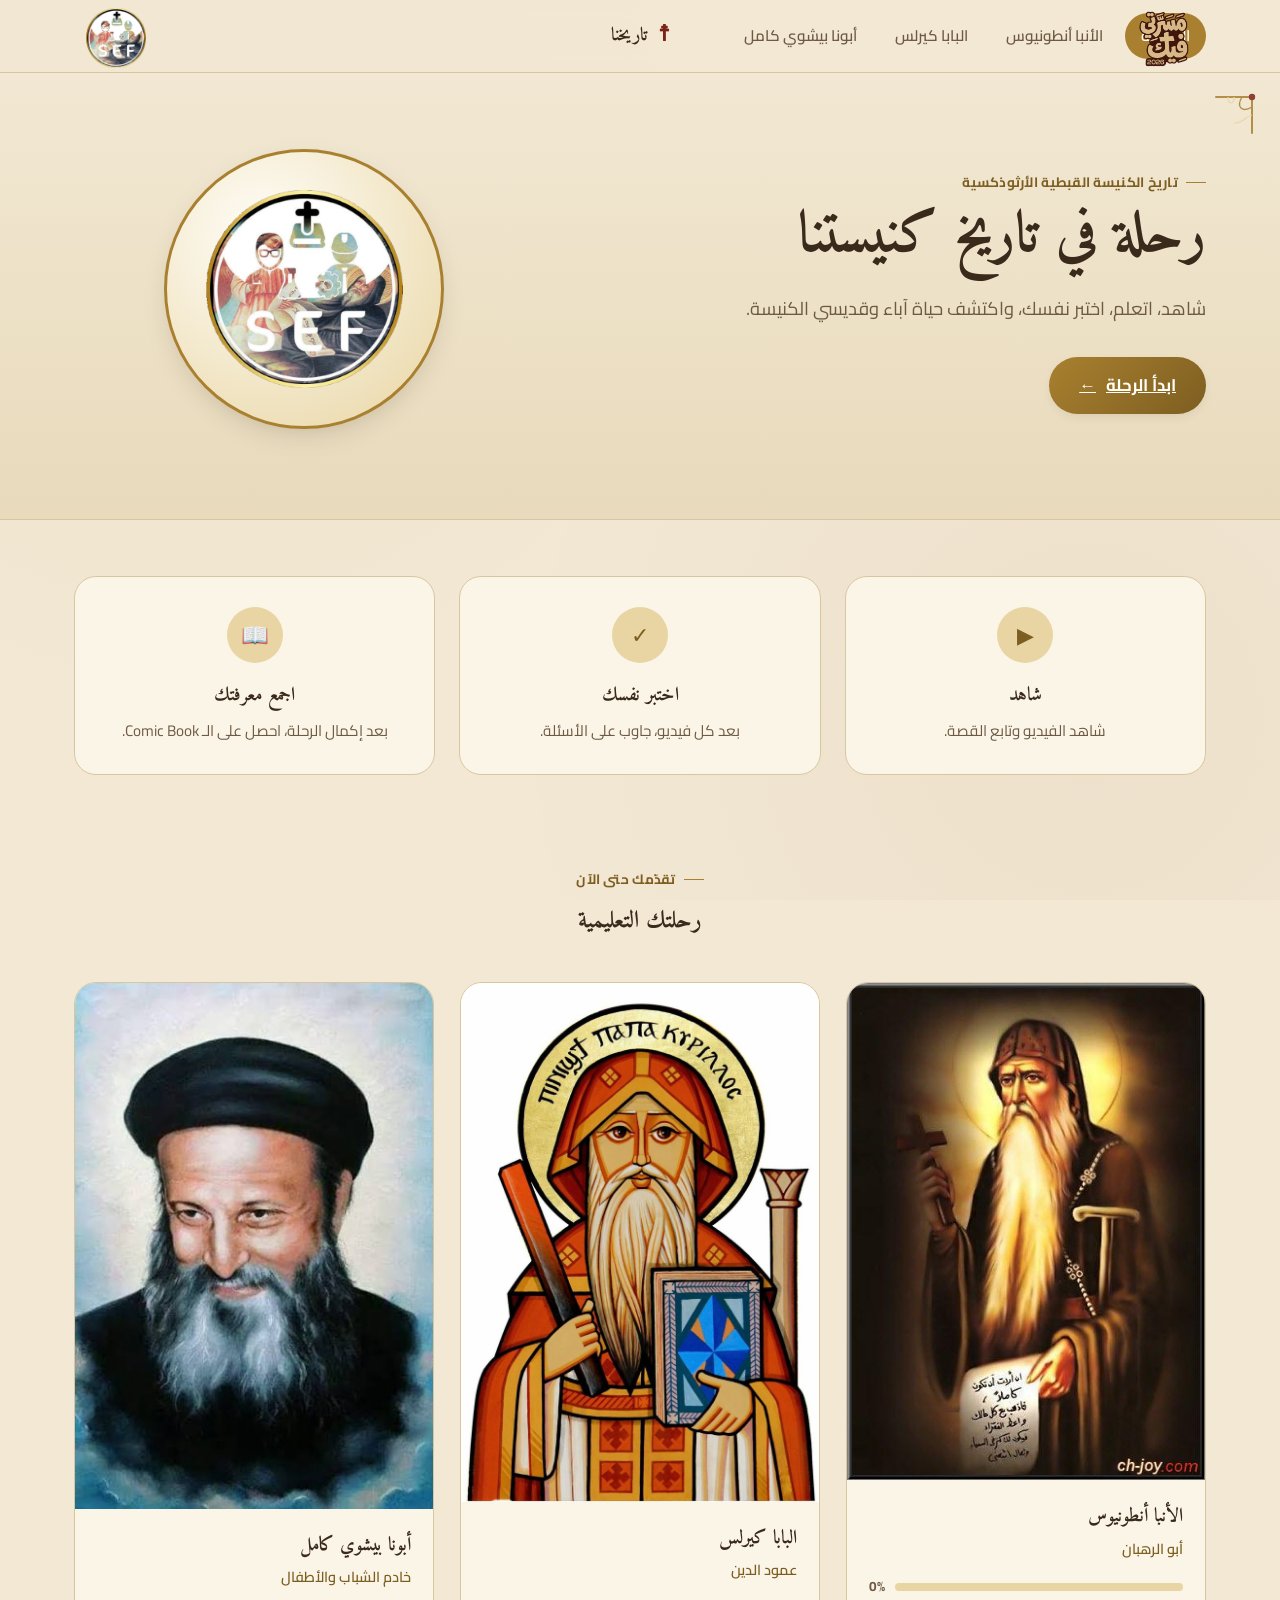
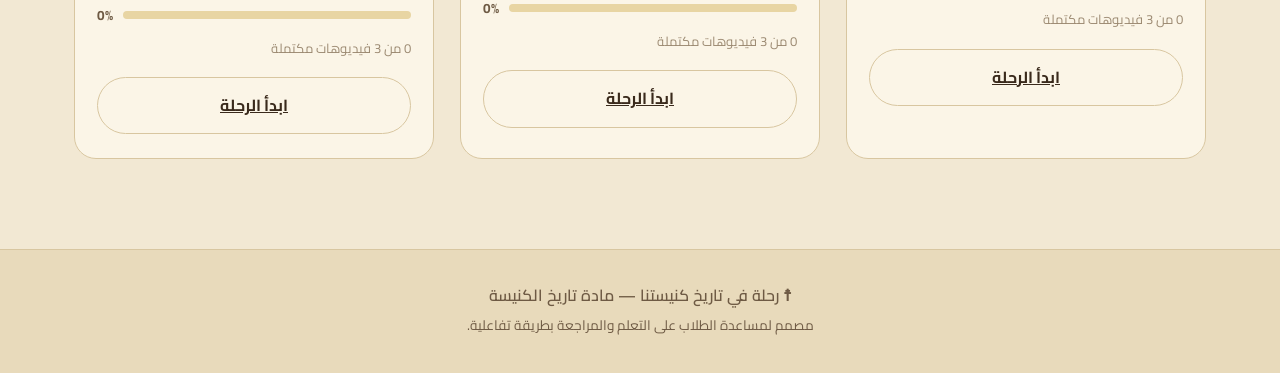
==== commit 11ac0ead: "logo adding" ====
--- a/index.html
+++ b/index.html
@@ -44,7 +44,7 @@
     </nav>
     
     <!-- Page logos: left and right -->
-    <img src="assets/images/masarty fik1.jpeg" alt="شعار يمين" class="page-logo page-logo--right" />
+    <img src="assets/images/1000824567-removebg-preview.png" alt="شعار يمين" class="page-logo page-logo--right" />
     <img src="assets/images/MarEffram.png" alt="شعار يسار" class="page-logo page-logo--left" />
   </header>
 
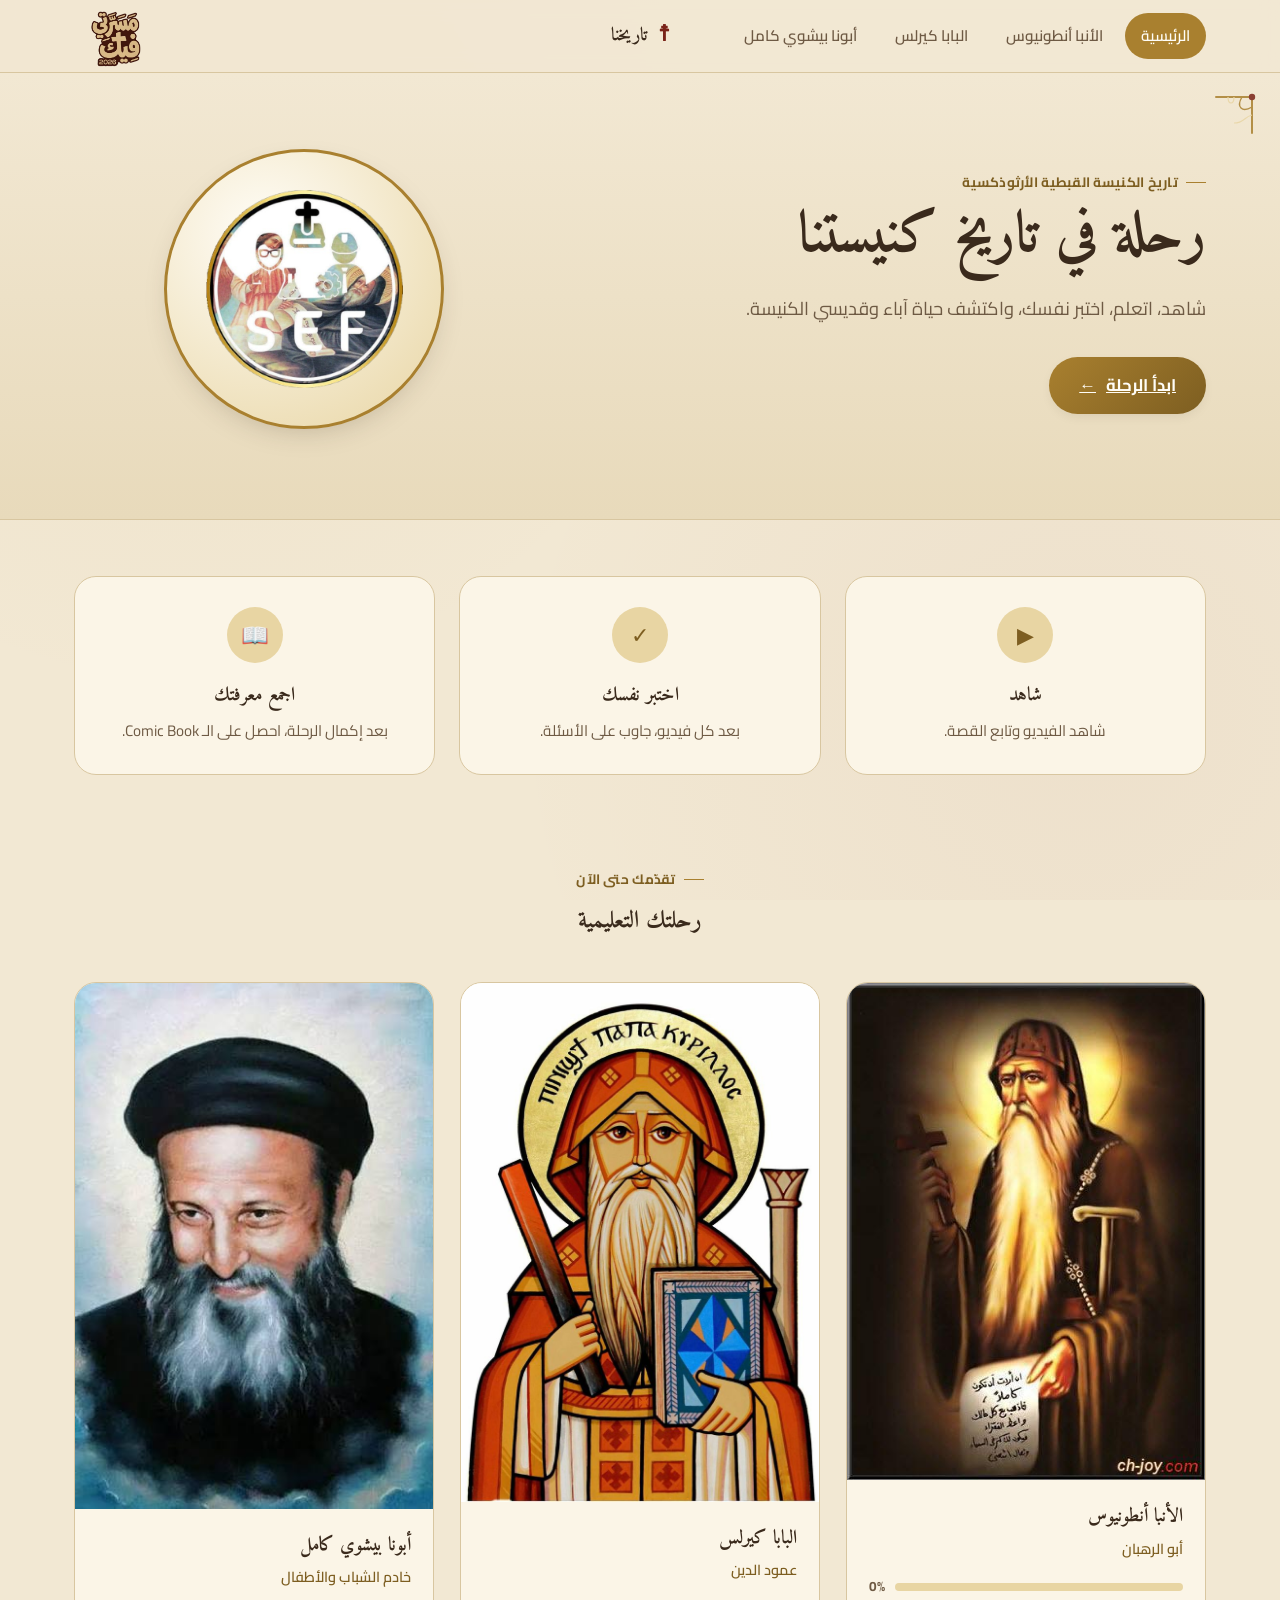
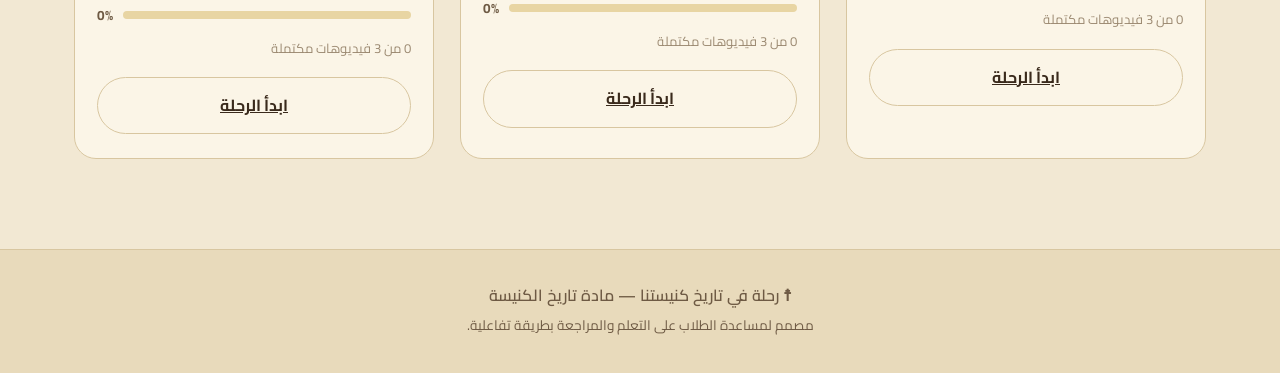
==== commit aed936b9: "logo adding" ====
--- a/index.html
+++ b/index.html
@@ -44,8 +44,8 @@
     </nav>
     
     <!-- Page logos: left and right -->
-    <img src="assets/images/1000824567-removebg-preview.png" alt="شعار يمين" class="page-logo page-logo--right" />
-    <img src="assets/images/MarEffram.png" alt="شعار يسار" class="page-logo page-logo--left" />
+    <!-- <img src="assets/images/1000824567-removebg-preview.png" alt="شعار يمين" class="page-logo page-logo--right" /> -->
+    <img src="assets/images/1000824567-removebg-preview.png" alt="شعار يسار" class="page-logo page-logo--left" />
   </header>
 
   <!-- ============ HERO ============ -->
--- a/css/styles.css
+++ b/css/styles.css
@@ -488,5 +488,13 @@
 .page-logo--right { right: 16px; }
 
 @media (max-width: 860px) {
-  .page-logo { width: 44px; height: 44px; top: 10px; }
-}
+  .page-logo {
+    display: block;
+    width: 128px;
+    height: 40px;
+    top: 12px;
+  }
+
+  .page-logo--left { left: 10px; }
+  .page-logo--right { right: 10px; }
+}
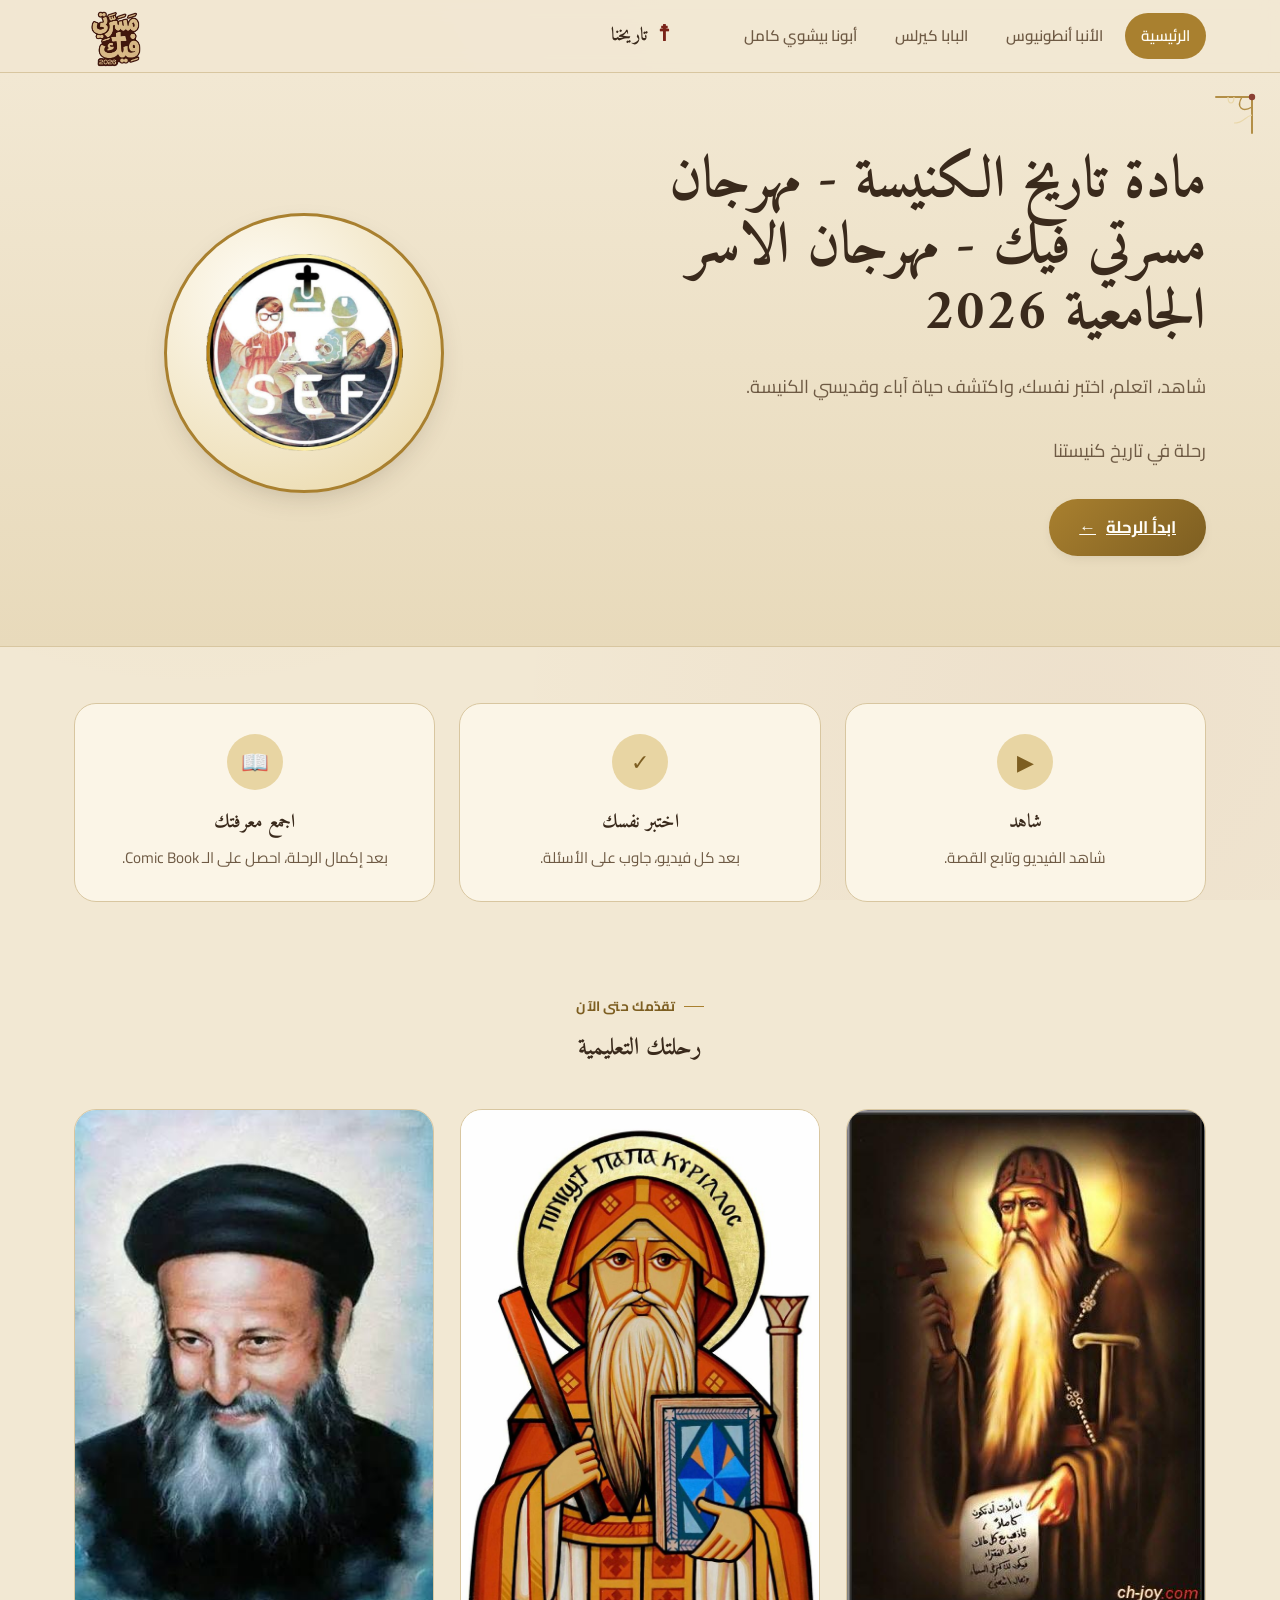
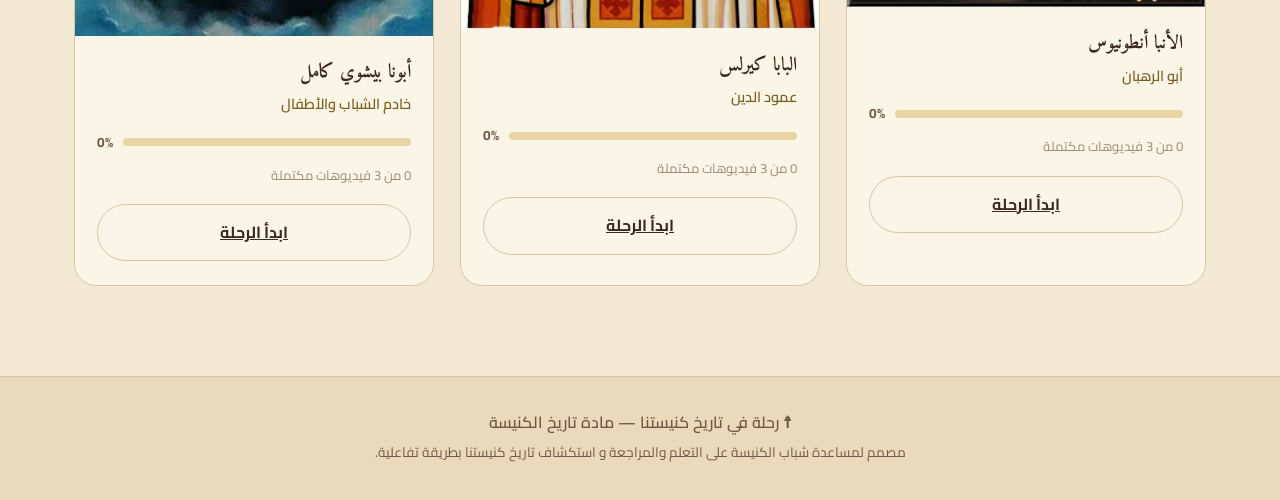
==== commit 9e425937: "added changes" ====
--- a/index.html
+++ b/index.html
@@ -60,9 +60,10 @@
 
     <div class="container hero__inner">
       <div class="hero__content animate-slide-up">
-        <p class="eyebrow">تاريخ الكنيسة القبطية الأرثوذكسية</p>
-        <h1 class="hero__title">رحلة في تاريخ كنيستنا</h1>
+        <!-- <p class="eyebrow">تاريخ الكنيسة القبطية الأرثوذكسية</p> -->
+        <h1 class="hero__title">مادة تاريخ الكنيسة - مهرجان مسرتي فيك - مهرجان الاسر الجامعية 2026</h1>
         <p class="hero__subtitle">شاهد، اتعلم، اختبر نفسك، واكتشف حياة آباء وقديسي الكنيسة.</p>
+        <p class="hero__subtitle">رحلة في تاريخ كنيستنا</p>
         <a href="#journey" class="btn btn-primary hero__cta">
           ابدأ الرحلة
           <span aria-hidden="true">←</span>
@@ -115,7 +116,7 @@
   <footer class="site-footer">
     <div class="container site-footer__inner">
       <p>☨ رحلة في تاريخ كنيستنا — مادة تاريخ الكنيسة</p>
-      <p class="site-footer__muted">مصمم لمساعدة الطلاب على التعلم والمراجعة بطريقة تفاعلية.</p>
+      <p class="site-footer__muted">مصمم لمساعدة شباب الكنيسة على التعلم والمراجعة و استكشاف تاريخ كنيستنا بطريقة تفاعلية.</p>
     </div>
   </footer>
 
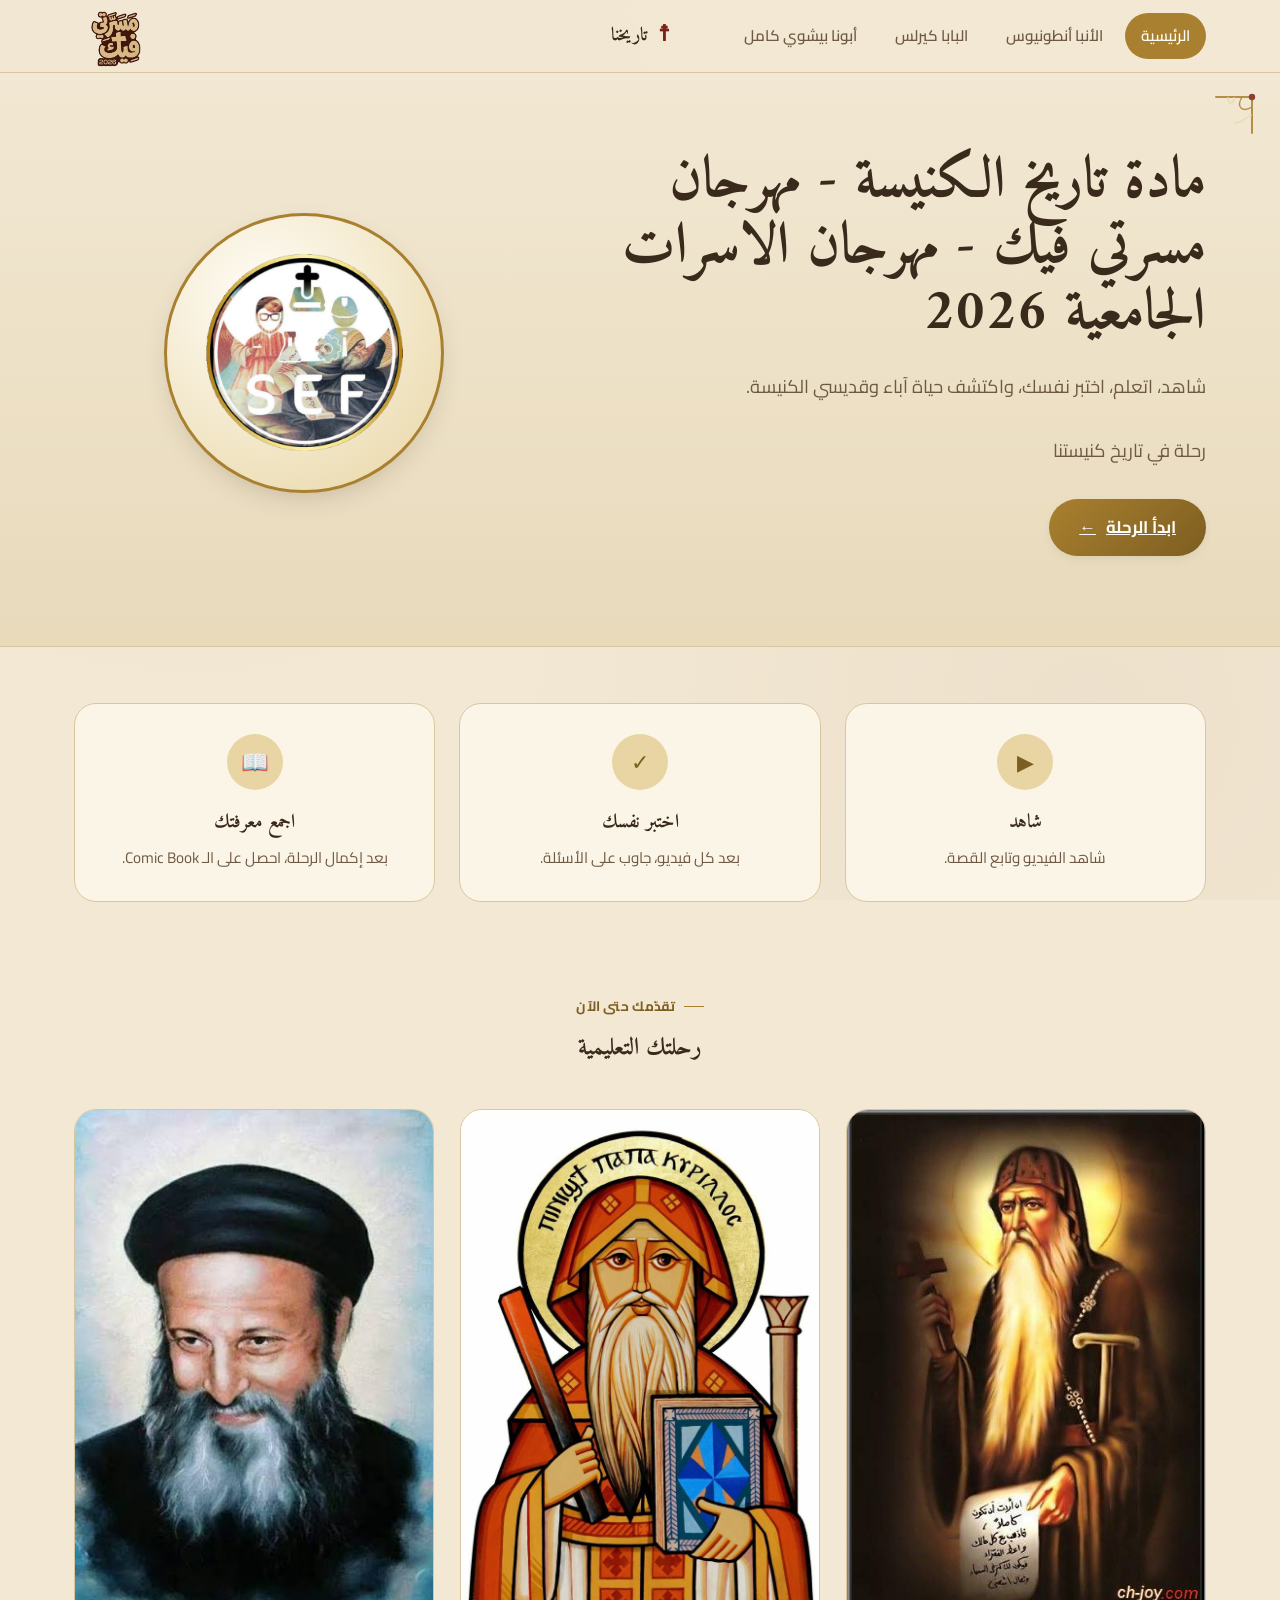
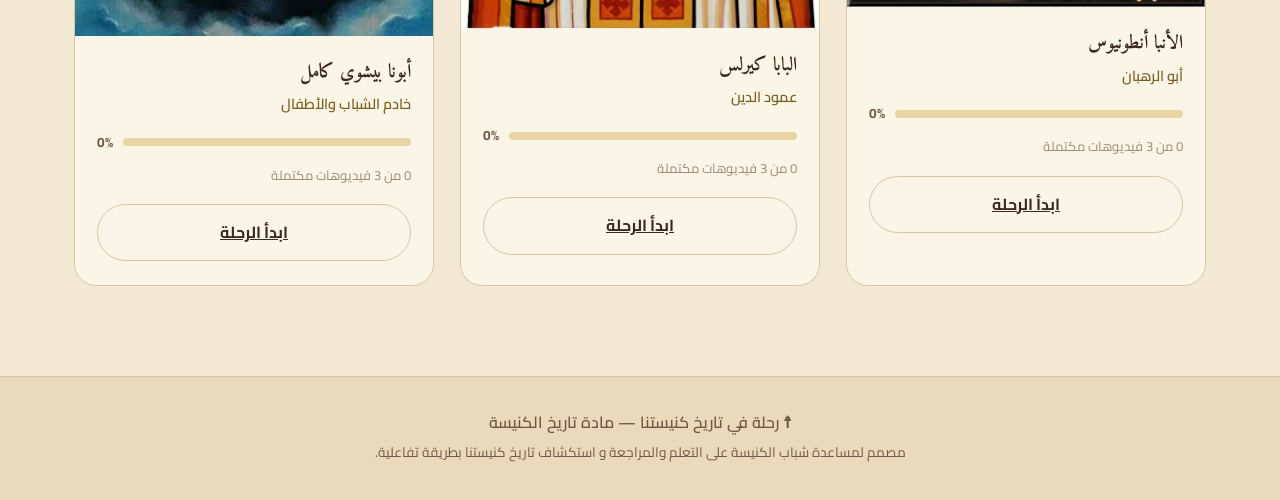
==== commit fc1608c7: "add some context" ====
--- a/index.html
+++ b/index.html
@@ -61,7 +61,7 @@
     <div class="container hero__inner">
       <div class="hero__content animate-slide-up">
         <!-- <p class="eyebrow">تاريخ الكنيسة القبطية الأرثوذكسية</p> -->
-        <h1 class="hero__title">مادة تاريخ الكنيسة - مهرجان مسرتي فيك - مهرجان الاسر الجامعية 2026</h1>
+        <h1 class="hero__title">مادة تاريخ الكنيسة - مهرجان مسرتي فيك - مهرجان الاسرات الجامعية 2026</h1>
         <p class="hero__subtitle">شاهد، اتعلم، اختبر نفسك، واكتشف حياة آباء وقديسي الكنيسة.</p>
         <p class="hero__subtitle">رحلة في تاريخ كنيستنا</p>
         <a href="#journey" class="btn btn-primary hero__cta">
